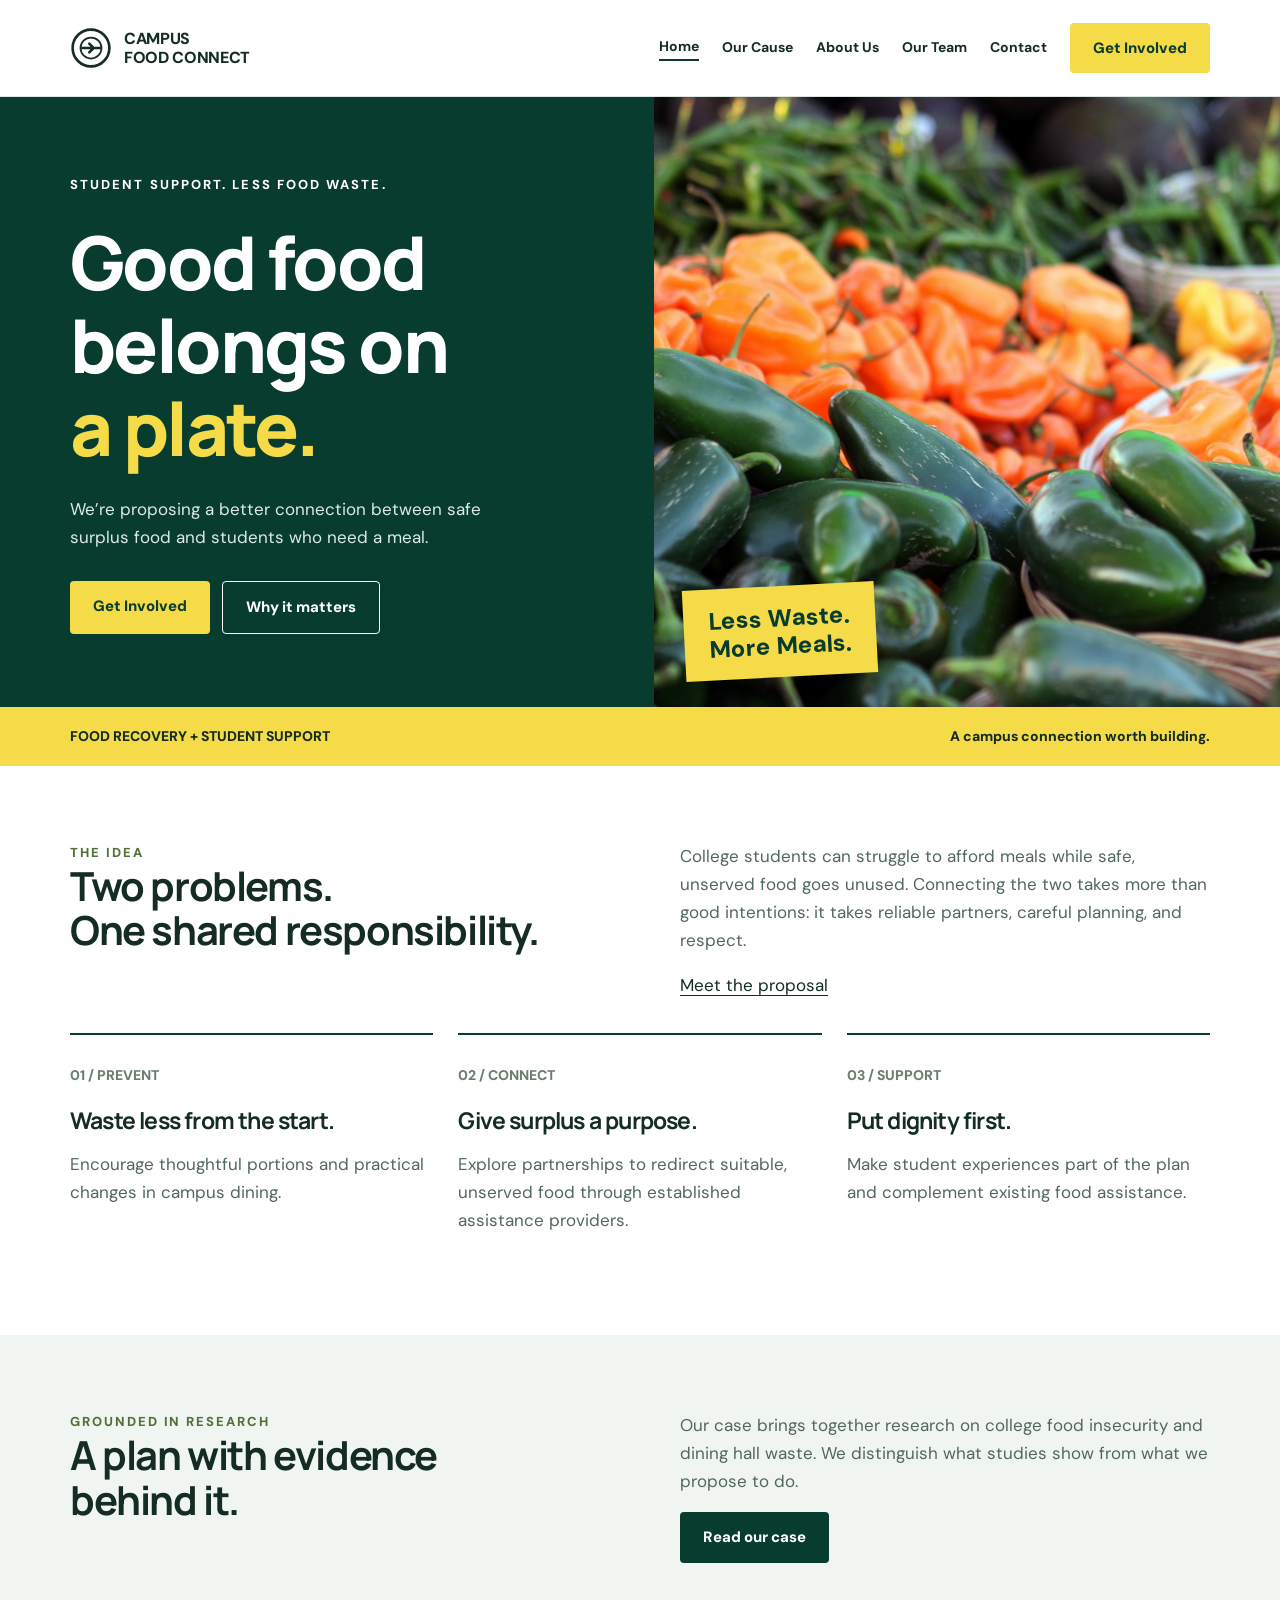
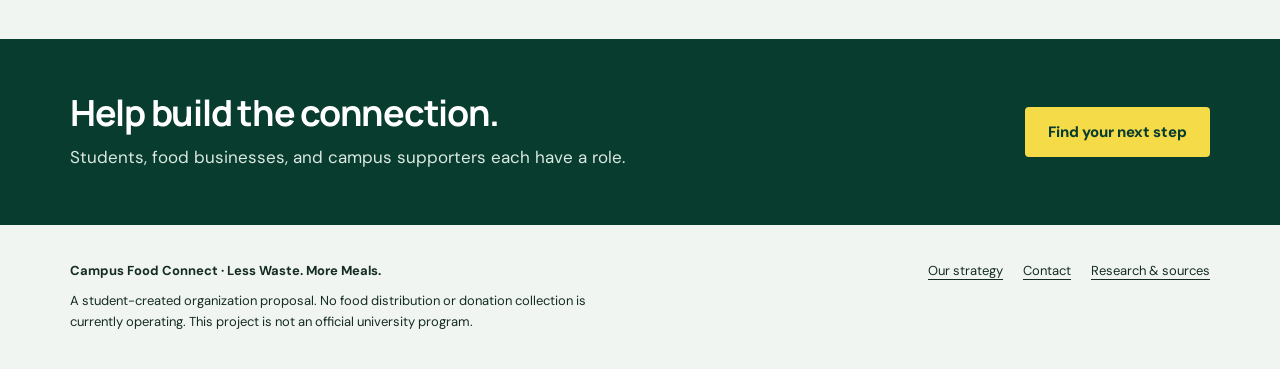
==== index.html @ 4fa6331f "Add files via upload" ====
<!doctype html><html lang="en"><head><meta charset="utf-8"><meta name="viewport" content="width=device-width, initial-scale=1"><title>Home | Campus Food Connect</title><meta name="description" content="A student proposal connecting campus food recovery with dignified access to meals. Less Waste. More Meals."><link rel="icon" href='data:image/svg+xml,%3Csvg xmlns="http://www.w3.org/2000/svg" viewBox="0 0 40 40"%3E%3Crect width="40" height="40" rx="8" fill="%23083c2f"/%3E%3Ccircle cx="20" cy="20" r="13" fill="none" stroke="%23f5db48" stroke-width="3"/%3E%3Cpath d="M12 20h16" stroke="%23f5db48" stroke-width="3"/%3E%3C/svg%3E'><link rel="stylesheet" href="style.css"></head><body><a class="skip" href="#main">Skip to content</a><header><div class="wrap nav"><a class="brand" href="index.html"><svg viewBox="0 0 48 48" fill="none" aria-hidden="true"><circle cx="24" cy="24" r="21" stroke="currentColor" stroke-width="3"/><circle cx="24" cy="24" r="12" stroke="currentColor" stroke-width="2"/><path d="M14 24h11m-3-5 5 5-5 5M34 24h-5" stroke="currentColor" stroke-width="3" stroke-linecap="round" stroke-linejoin="round"/></svg><span>CAMPUS<br>FOOD CONNECT</span></a><nav aria-label="Main navigation"><a href="index.html" class="active" aria-current="page">Home</a><a href="cause.html">Our Cause</a><a href="about.html">About Us</a><a href="team.html">Our Team</a><a href="contact.html">Contact</a><a class="btn" href="involved.html">Get Involved</a></nav></div></header><main id="main"><section class="hero"><div class="wrap hero-grid"><div class="hero-copy"><div class="eyebrow">Student support. Less food waste.</div><h1>Good food<br>belongs on<br><span>a plate.</span></h1><p>We’re proposing a better connection between safe surplus food and students who need a meal.</p><div class="actions"><a class="btn" href="involved.html">Get Involved</a><a class="btn outline" href="cause.html">Why it matters</a></div></div><div class="hero-photo"><img src="food.jpg" alt="Baskets filled with fresh green and orange peppers." fetchpriority="high"><div class="photo-note">Less Waste.<br>More Meals.</div></div></div></section><div class="ribbon"><div class="wrap"><span>FOOD RECOVERY + STUDENT SUPPORT</span><span>A campus connection worth building.</span></div></div><section class="section"><div class="wrap"><div class="intro"><div><div class="kicker">The idea</div><h2>Two problems.<br>One shared responsibility.</h2></div><div><p>College students can struggle to afford meals while safe, unserved food goes unused. Connecting the two takes more than good intentions: it takes reliable partners, careful planning, and respect.</p><a href="about.html">Meet the proposal</a></div></div><div class="grid"><article class="card"><span class="num">01 / PREVENT</span><h3>Waste less from the start.</h3><p>Encourage thoughtful portions and practical changes in campus dining.</p></article><article class="card"><span class="num">02 / CONNECT</span><h3>Give surplus a purpose.</h3><p>Explore partnerships to redirect suitable, unserved food through established assistance providers.</p></article><article class="card"><span class="num">03 / SUPPORT</span><h3>Put dignity first.</h3><p>Make student experiences part of the plan and complement existing food assistance.</p></article></div></div></section><section class="section light"><div class="wrap intro"><div><div class="kicker">Grounded in research</div><h2>A plan with evidence<br>behind it.</h2></div><div><p>Our case brings together research on college food insecurity and dining hall waste. We distinguish what studies show from what we propose to do.</p><a class="btn dark" href="cause.html">Read our case</a></div></div></section><section class="cta"><div class="wrap"><div><h2>Help build the connection.</h2><p>Students, food businesses, and campus supporters each have a role.</p></div><a class="btn" href="involved.html">Find your next step</a></div></section></main><footer><div class="wrap"><div><p><strong>Campus Food Connect · Less Waste. More Meals.</strong></p><p>A student-created organization proposal. No food distribution or donation collection is currently operating. This project is not an official university program.</p></div><div class="footer-links"><a href="strategy.docx" download>Our strategy</a><a href="contact.html">Contact</a><a href="cause.html#references">Research & sources</a></div></div></footer></body></html>
---- style.css ----
@import url('https://fonts.googleapis.com/css2?family=DM+Sans:wght@400;500;600;700&family=Manrope:wght@400;500;600;700;800&display=swap');
:root{--green:#083c2f;--yellow:#f5db48;--ink:#142c23;--paper:#fff;--muted:#52675d}*{box-sizing:border-box}body{margin:0;background:var(--paper);color:var(--ink);font-family:'DM Sans',Arial,sans-serif;font-size:17px;line-height:1.65}h1,h2,h3{font-family:Manrope,Arial,sans-serif;line-height:1.12;letter-spacing:-.035em}a{color:inherit;text-underline-offset:4px}a:hover{color:#517422}button,a,input,textarea{outline-offset:5px}.skip{position:absolute;left:-1000px}.skip:focus{left:16px;top:10px;background:white;z-index:100}.wrap{max-width:1220px;margin:auto;padding:0 40px}header{border-bottom:1px solid #dce5df;background:white}.nav{display:flex;justify-content:space-between;align-items:center;gap:24px;min-height:96px}.brand{display:flex;gap:12px;align-items:center;text-decoration:none;font-size:16px;font-weight:800;line-height:1.2;letter-spacing:-.02em}.brand svg{width:42px;height:42px}nav{display:flex;gap:23px;align-items:center}nav a{font-size:14px;font-weight:700;text-decoration:none;white-space:nowrap}nav a.active{border-bottom:2px solid var(--green)}.btn{display:inline-block;background:var(--yellow);color:var(--green);border:0;border-radius:4px;padding:14px 23px;font-size:15px;font-weight:800;text-decoration:none;line-height:1.5}.btn:hover{background:#e7cc39;color:var(--green)}.btn.dark{background:var(--green);color:white}.btn.outline{background:transparent;border:1px solid currentColor;color:inherit}.hero{background:var(--green);color:white;overflow:hidden}.hero-grid{display:grid;grid-template-columns:1.05fr 1fr;min-height:610px}.hero-copy{padding:70px 46px 66px 0;align-self:center}.eyebrow{text-transform:uppercase;font-size:13px;font-weight:800;letter-spacing:.16em;margin:0 0 24px}.hero h1{font-size:clamp(48px,5.8vw,76px);margin:0 0 26px;font-weight:800}.hero h1 span{color:var(--yellow)}.hero p{max-width:440px;color:#dcece4}.actions{display:flex;flex-wrap:wrap;gap:12px;margin-top:30px}.hero-photo{position:relative;min-width:0;display:flex;align-items:stretch;margin-right:-100px}.hero-photo img{width:100%;height:100%;object-fit:cover;min-height:550px}.photo-note{position:absolute;bottom:30px;left:30px;background:var(--yellow);color:var(--green);padding:18px 25px;font-weight:800;font-size:24px;line-height:1.15;transform:rotate(-3deg)}.ribbon{background:var(--yellow);padding:18px 0;font-size:14px;font-weight:800}.ribbon .wrap{display:flex;justify-content:space-between;gap:20px}.section{padding:76px 0}.section h2{font-size:40px;margin:0 0 20px}.intro{display:grid;grid-template-columns:1fr 1fr;gap:80px}.intro p{margin-top:0;color:var(--muted)}.kicker{font-size:13px;letter-spacing:.15em;font-weight:800;text-transform:uppercase;color:#527039}.grid{display:grid;grid-template-columns:repeat(3,1fr);gap:25px;margin-top:34px}.card{border-top:2px solid var(--green);padding:25px 0}.card .num{font-size:14px;font-weight:800;color:#6a7d6e}.card h3{font-size:23px;margin:20px 0 16px}.card p{color:var(--muted);margin:0}.light{background:#f1f5f1}.cta{background:var(--green);color:white;padding:54px 0}.cta .wrap{display:flex;align-items:center;justify-content:space-between;gap:25px}.cta h2{font-size:36px;margin:0 0 10px}.cta p{margin:0;color:#dbe9e1}.page-head{padding:60px 0 48px;background:var(--green);color:white}.page-head h1{font-size:clamp(40px,5vw,64px);max-width:800px;margin:12px 0 18px}.page-head p{color:#dae9e1;max-width:650px}.article{max-width:790px;margin:auto;padding:52px 30px 70px}.article p{margin:0 0 25px}.article h2{font-size:30px;margin-top:45px}.refs p{font-size:15px;margin-left:24px;text-indent:-24px;overflow-wrap:anywhere}.notice{border-left:4px solid #9aaa8c;padding:16px 22px;background:#f0f4ee;font-size:15px;color:#425646}.team-grid{display:grid;grid-template-columns:repeat(3,1fr);gap:35px}.person{border-bottom:1px solid #d8e2da;padding-bottom:24px}.portrait{aspect-ratio:4/3;background:#e8eee9;display:flex;align-items:center;justify-content:center;font-size:56px;font-family:Manrope;font-weight:800;color:var(--green)}.portrait span{border:2px solid #adc0af;border-radius:50%;height:110px;width:110px;display:flex;align-items:center;justify-content:center}.person h2{font-size:22px;margin:22px 0 8px}.person p{font-size:15px;color:var(--muted);margin:0}.small{font-size:13px;color:var(--muted)}footer{padding:35px 0 28px;background:#f1f5f1;font-size:13px}footer .wrap{display:flex;justify-content:space-between;gap:28px}footer p{max-width:530px;margin:0 0 8px}.footer-links{display:flex;gap:20px;flex-wrap:wrap}.statement{font-size:28px;line-height:1.5;font-weight:600;letter-spacing:-.02em}.checklist{padding-left:22px}.checklist li{margin-bottom:15px}.contact-box{padding:30px;border:1px solid #b8c8bd;margin-top:30px}.menu-label{display:none}@media(max-width:950px){.wrap{padding:0 24px}.nav{flex-wrap:wrap;padding-top:20px;padding-bottom:18px;gap:20px}nav{width:100%;flex-wrap:wrap;gap:18px}.hero-grid{min-height:0}.hero-copy{padding:48px 20px 45px 0}.hero h1{font-size:54px}.hero-photo{margin-right:-24px}.intro{gap:35px}.team-grid{grid-template-columns:repeat(2,1fr)}}@media(max-width:650px){.hero-grid,.intro{grid-template-columns:1fr}.hero-copy{padding:48px 0}.hero h1{font-size:48px}.hero-photo{height:330px;margin:0 -24px}.hero-photo img{min-height:330px}.hero p{font-size:17px}.ribbon .wrap{flex-direction:column;gap:5px}.section{padding:48px 0}.section h2{font-size:32px}.grid,.team-grid{grid-template-columns:1fr}.grid{gap:14px}.cta .wrap,footer .wrap{align-items:flex-start;flex-direction:column}.page-head{padding:42px 0}.page-head h1{font-size:42px}.article{padding:35px 24px 50px}.statement{font-size:23px}nav a{font-size:13px}nav{gap:15px}.portrait{aspect-ratio:16/9}.hero-photo .photo-note{font-size:21px}}

.portrait img{width:100%;height:100%;display:block;object-fit:cover}
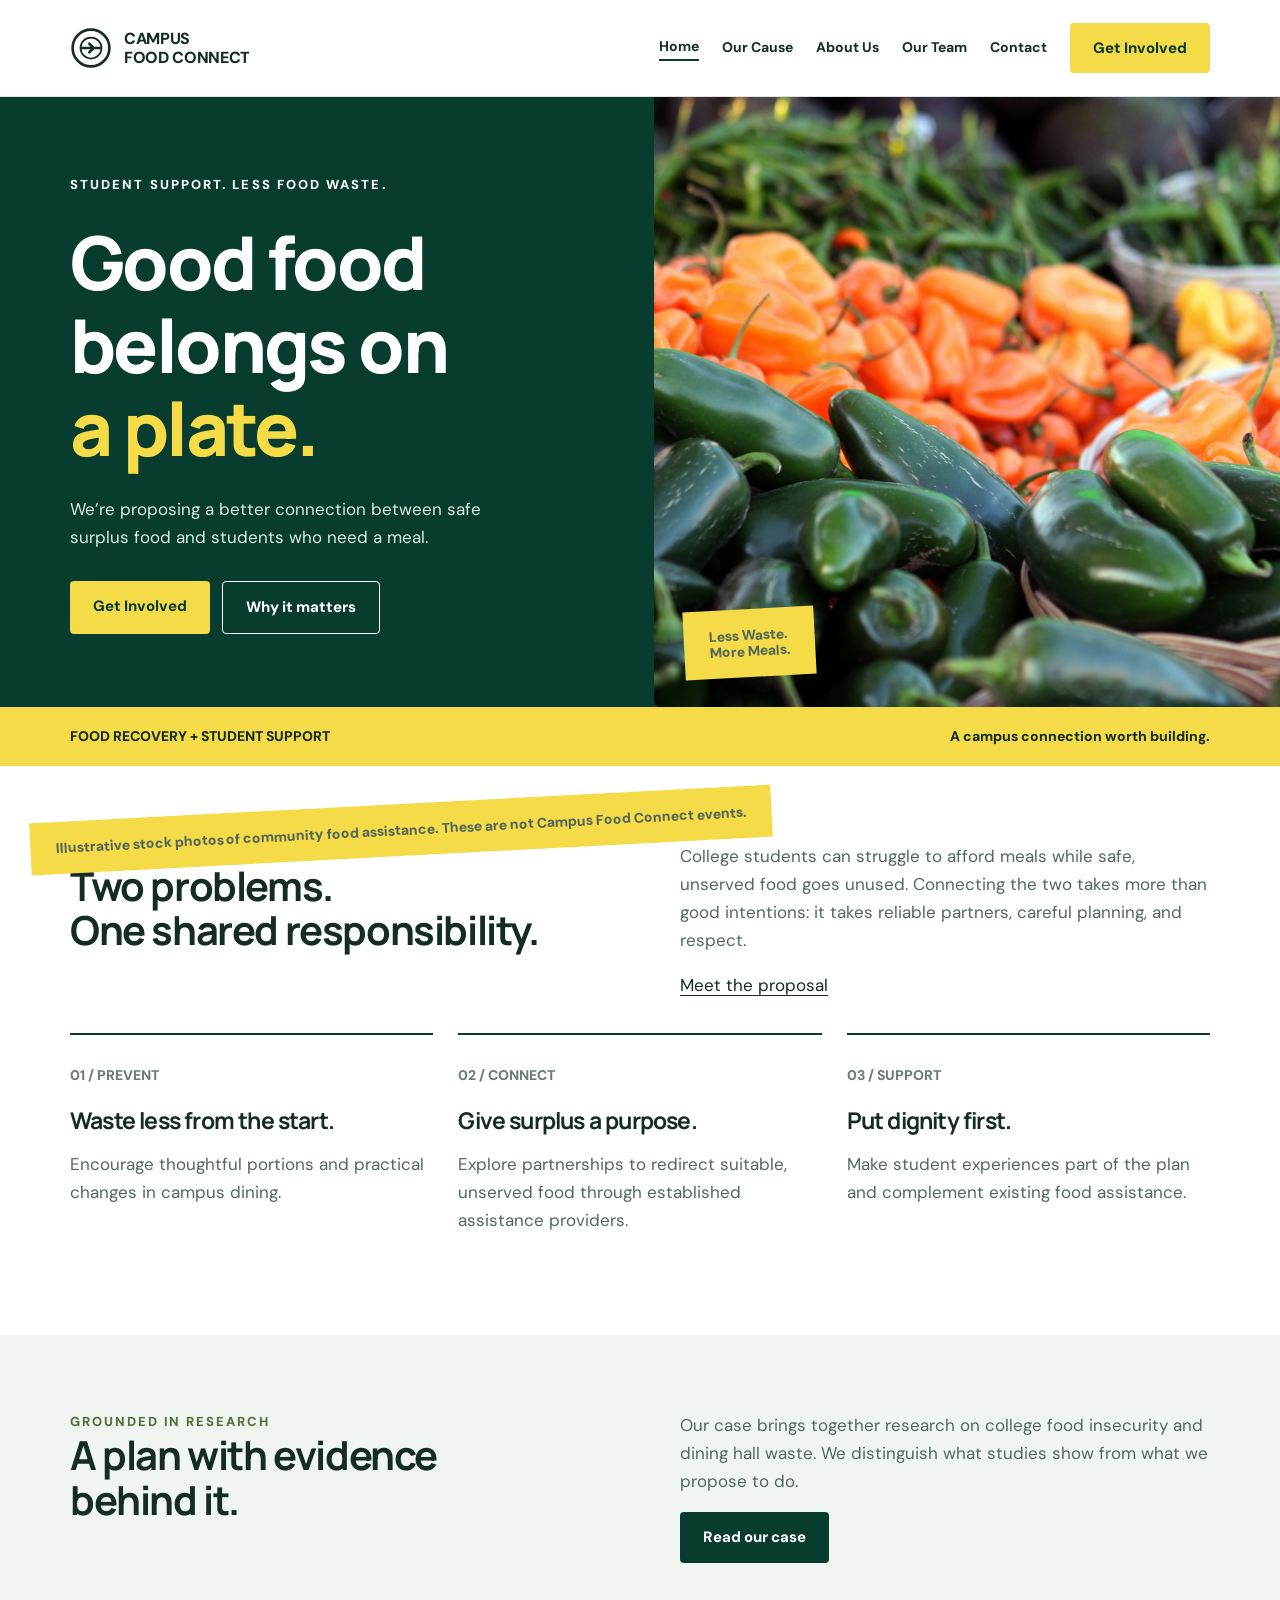
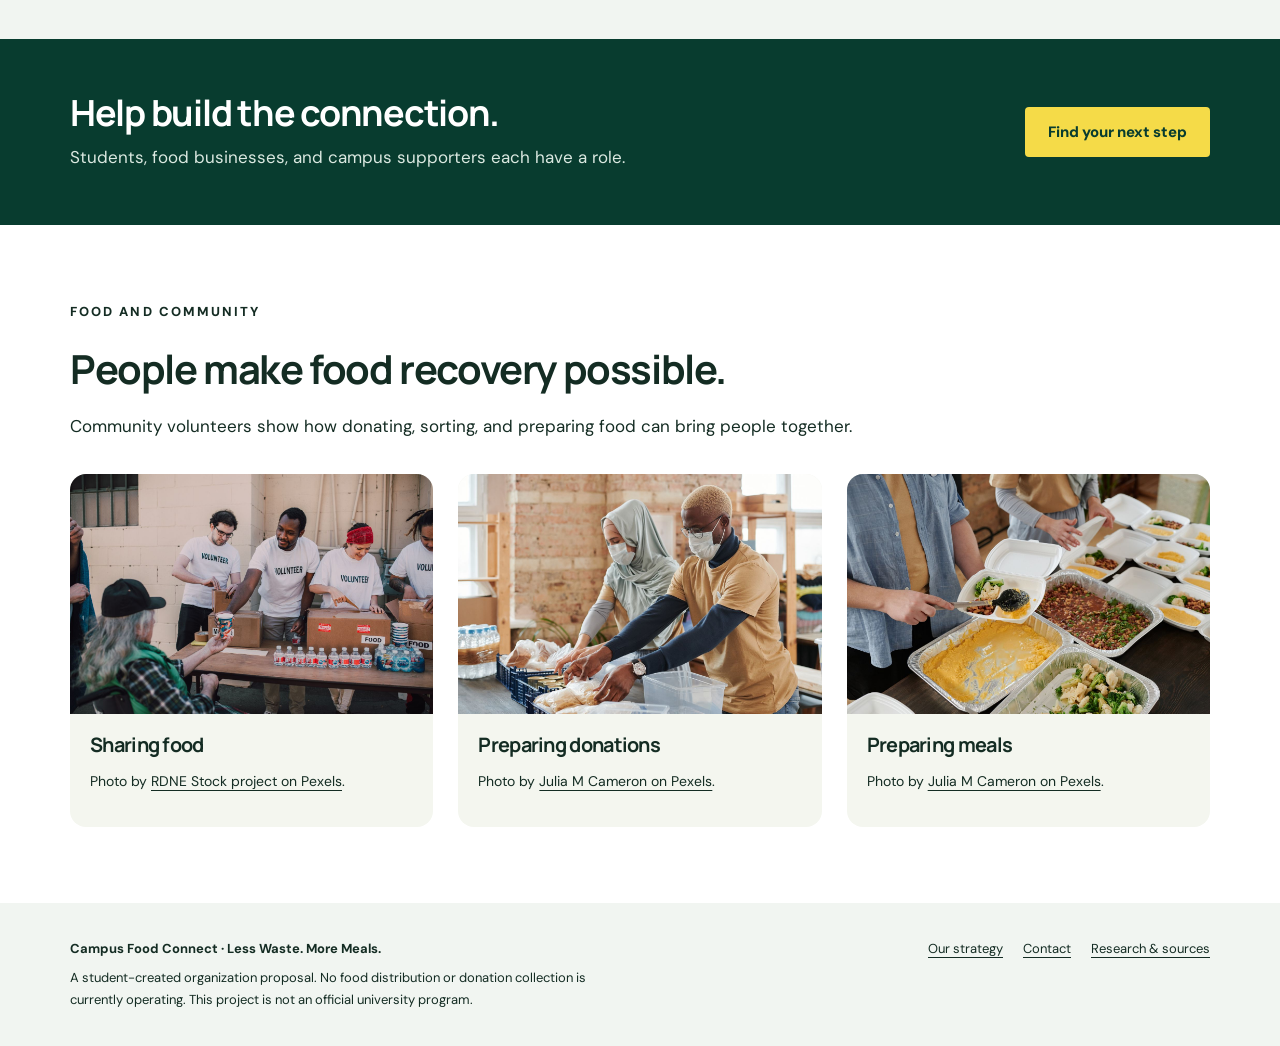
==== commit 0bf19f56: "Add files via upload" ====
--- a/index.html
+++ b/index.html
@@ -1 +1 @@
-<!doctype html><html lang="en"><head><meta charset="utf-8"><meta name="viewport" content="width=device-width, initial-scale=1"><title>Home | Campus Food Connect</title><meta name="description" content="A student proposal connecting campus food recovery with dignified access to meals. Less Waste. More Meals."><link rel="icon" href='data:image/svg+xml,%3Csvg xmlns="http://www.w3.org/2000/svg" viewBox="0 0 40 40"%3E%3Crect width="40" height="40" rx="8" fill="%23083c2f"/%3E%3Ccircle cx="20" cy="20" r="13" fill="none" stroke="%23f5db48" stroke-width="3"/%3E%3Cpath d="M12 20h16" stroke="%23f5db48" stroke-width="3"/%3E%3C/svg%3E'><link rel="stylesheet" href="style.css"></head><body><a class="skip" href="#main">Skip to content</a><header><div class="wrap nav"><a class="brand" href="index.html"><svg viewBox="0 0 48 48" fill="none" aria-hidden="true"><circle cx="24" cy="24" r="21" stroke="currentColor" stroke-width="3"/><circle cx="24" cy="24" r="12" stroke="currentColor" stroke-width="2"/><path d="M14 24h11m-3-5 5 5-5 5M34 24h-5" stroke="currentColor" stroke-width="3" stroke-linecap="round" stroke-linejoin="round"/></svg><span>CAMPUS<br>FOOD CONNECT</span></a><nav aria-label="Main navigation"><a href="index.html" class="active" aria-current="page">Home</a><a href="cause.html">Our Cause</a><a href="about.html">About Us</a><a href="team.html">Our Team</a><a href="contact.html">Contact</a><a class="btn" href="involved.html">Get Involved</a></nav></div></header><main id="main"><section class="hero"><div class="wrap hero-grid"><div class="hero-copy"><div class="eyebrow">Student support. Less food waste.</div><h1>Good food<br>belongs on<br><span>a plate.</span></h1><p>We’re proposing a better connection between safe surplus food and students who need a meal.</p><div class="actions"><a class="btn" href="involved.html">Get Involved</a><a class="btn outline" href="cause.html">Why it matters</a></div></div><div class="hero-photo"><img src="food.jpg" alt="Baskets filled with fresh green and orange peppers." fetchpriority="high"><div class="photo-note">Less Waste.<br>More Meals.</div></div></div></section><div class="ribbon"><div class="wrap"><span>FOOD RECOVERY + STUDENT SUPPORT</span><span>A campus connection worth building.</span></div></div><section class="section"><div class="wrap"><div class="intro"><div><div class="kicker">The idea</div><h2>Two problems.<br>One shared responsibility.</h2></div><div><p>College students can struggle to afford meals while safe, unserved food goes unused. Connecting the two takes more than good intentions: it takes reliable partners, careful planning, and respect.</p><a href="about.html">Meet the proposal</a></div></div><div class="grid"><article class="card"><span class="num">01 / PREVENT</span><h3>Waste less from the start.</h3><p>Encourage thoughtful portions and practical changes in campus dining.</p></article><article class="card"><span class="num">02 / CONNECT</span><h3>Give surplus a purpose.</h3><p>Explore partnerships to redirect suitable, unserved food through established assistance providers.</p></article><article class="card"><span class="num">03 / SUPPORT</span><h3>Put dignity first.</h3><p>Make student experiences part of the plan and complement existing food assistance.</p></article></div></div></section><section class="section light"><div class="wrap intro"><div><div class="kicker">Grounded in research</div><h2>A plan with evidence<br>behind it.</h2></div><div><p>Our case brings together research on college food insecurity and dining hall waste. We distinguish what studies show from what we propose to do.</p><a class="btn dark" href="cause.html">Read our case</a></div></div></section><section class="cta"><div class="wrap"><div><h2>Help build the connection.</h2><p>Students, food businesses, and campus supporters each have a role.</p></div><a class="btn" href="involved.html">Find your next step</a></div></section></main><footer><div class="wrap"><div><p><strong>Campus Food Connect · Less Waste. More Meals.</strong></p><p>A student-created organization proposal. No food distribution or donation collection is currently operating. This project is not an official university program.</p></div><div class="footer-links"><a href="strategy.docx" download>Our strategy</a><a href="contact.html">Contact</a><a href="cause.html#references">Research & sources</a></div></div></footer></body></html>+<!doctype html><html lang="en"><head><meta charset="utf-8"><meta name="viewport" content="width=device-width, initial-scale=1"><title>Home | Campus Food Connect</title><meta name="description" content="A student proposal connecting campus food recovery with dignified access to meals. Less Waste. More Meals."><link rel="icon" href='data:image/svg+xml,%3Csvg xmlns="http://www.w3.org/2000/svg" viewBox="0 0 40 40"%3E%3Crect width="40" height="40" rx="8" fill="%23083c2f"/%3E%3Ccircle cx="20" cy="20" r="13" fill="none" stroke="%23f5db48" stroke-width="3"/%3E%3Cpath d="M12 20h16" stroke="%23f5db48" stroke-width="3"/%3E%3C/svg%3E'><link rel="stylesheet" href="style.css"></head><body><a class="skip" href="#main">Skip to content</a><header><div class="wrap nav"><a class="brand" href="index.html"><svg viewBox="0 0 48 48" fill="none" aria-hidden="true"><circle cx="24" cy="24" r="21" stroke="currentColor" stroke-width="3"/><circle cx="24" cy="24" r="12" stroke="currentColor" stroke-width="2"/><path d="M14 24h11m-3-5 5 5-5 5M34 24h-5" stroke="currentColor" stroke-width="3" stroke-linecap="round" stroke-linejoin="round"/></svg><span>CAMPUS<br>FOOD CONNECT</span></a><nav aria-label="Main navigation"><a href="index.html" class="active" aria-current="page">Home</a><a href="cause.html">Our Cause</a><a href="about.html">About Us</a><a href="team.html">Our Team</a><a href="contact.html">Contact</a><a class="btn" href="involved.html">Get Involved</a></nav></div></header><main id="main"><section class="hero"><div class="wrap hero-grid"><div class="hero-copy"><div class="eyebrow">Student support. Less food waste.</div><h1>Good food<br>belongs on<br><span>a plate.</span></h1><p>We’re proposing a better connection between safe surplus food and students who need a meal.</p><div class="actions"><a class="btn" href="involved.html">Get Involved</a><a class="btn outline" href="cause.html">Why it matters</a></div></div><div class="hero-photo"><img src="food.jpg" alt="Baskets filled with fresh green and orange peppers." fetchpriority="high"><div class="photo-note">Less Waste.<br>More Meals.</div></div></div></section><div class="ribbon"><div class="wrap"><span>FOOD RECOVERY + STUDENT SUPPORT</span><span>A campus connection worth building.</span></div></div><section class="section"><div class="wrap"><div class="intro"><div><div class="kicker">The idea</div><h2>Two problems.<br>One shared responsibility.</h2></div><div><p>College students can struggle to afford meals while safe, unserved food goes unused. Connecting the two takes more than good intentions: it takes reliable partners, careful planning, and respect.</p><a href="about.html">Meet the proposal</a></div></div><div class="grid"><article class="card"><span class="num">01 / PREVENT</span><h3>Waste less from the start.</h3><p>Encourage thoughtful portions and practical changes in campus dining.</p></article><article class="card"><span class="num">02 / CONNECT</span><h3>Give surplus a purpose.</h3><p>Explore partnerships to redirect suitable, unserved food through established assistance providers.</p></article><article class="card"><span class="num">03 / SUPPORT</span><h3>Put dignity first.</h3><p>Make student experiences part of the plan and complement existing food assistance.</p></article></div></div></section><section class="section light"><div class="wrap intro"><div><div class="kicker">Grounded in research</div><h2>A plan with evidence<br>behind it.</h2></div><div><p>Our case brings together research on college food insecurity and dining hall waste. We distinguish what studies show from what we propose to do.</p><a class="btn dark" href="cause.html">Read our case</a></div></div></section><section class="cta"><div class="wrap"><div><h2>Help build the connection.</h2><p>Students, food businesses, and campus supporters each have a role.</p></div><a class="btn" href="involved.html">Find your next step</a></div></section><section class="section donation-gallery"><div class="wrap"><div class="eyebrow">Food and community</div><h2>People make food recovery possible.</h2><p>Community volunteers show how donating, sorting, and preparing food can bring people together.</p><div class="grid"><figure class="donation-photo"><img src="donating-food.jpg" alt="Volunteers distributing donated food at a community event" loading="lazy" width="1400" height="933"><figcaption><h3>Sharing food</h3><p>Photo by <a href="https://www.pexels.com/photo/volunteers-giving-donations-6646923/" target="_blank" rel="noopener">RDNE Stock project on Pexels</a>.</p></figcaption></figure><figure class="donation-photo"><img src="packing-donations.jpg" alt="Volunteers sorting and packing donated supplies" loading="lazy" width="1400" height="933"><figcaption><h3>Preparing donations</h3><p>Photo by <a href="https://www.pexels.com/photo/volunteers-preparing-donations-6995212/" target="_blank" rel="noopener">Julia M Cameron on Pexels</a>.</p></figcaption></figure><figure class="donation-photo"><img src="preparing-meals.jpg" alt="Volunteers portioning food into takeaway meal containers" loading="lazy" width="1400" height="933"><figcaption><h3>Preparing meals</h3><p>Photo by <a href="https://www.pexels.com/photo/people-preparing-food-packs-6995247/" target="_blank" rel="noopener">Julia M Cameron on Pexels</a>.</p></figcaption></figure></div><p class="photo-note">Illustrative stock photos of community food assistance. These are not Campus Food Connect events.</p></div></section></main><footer><div class="wrap"><div><p><strong>Campus Food Connect · Less Waste. More Meals.</strong></p><p>A student-created organization proposal. No food distribution or donation collection is currently operating. This project is not an official university program.</p></div><div class="footer-links"><a href="strategy.docx" download>Our strategy</a><a href="contact.html">Contact</a><a href="cause.html#references">Research & sources</a></div></div></footer></body></html>
--- a/style.css
+++ b/style.css
@@ -2,3 +2,5 @@
 :root{--green:#083c2f;--yellow:#f5db48;--ink:#142c23;--paper:#fff;--muted:#52675d}*{box-sizing:border-box}body{margin:0;background:var(--paper);color:var(--ink);font-family:'DM Sans',Arial,sans-serif;font-size:17px;line-height:1.65}h1,h2,h3{font-family:Manrope,Arial,sans-serif;line-height:1.12;letter-spacing:-.035em}a{color:inherit;text-underline-offset:4px}a:hover{color:#517422}button,a,input,textarea{outline-offset:5px}.skip{position:absolute;left:-1000px}.skip:focus{left:16px;top:10px;background:white;z-index:100}.wrap{max-width:1220px;margin:auto;padding:0 40px}header{border-bottom:1px solid #dce5df;background:white}.nav{display:flex;justify-content:space-between;align-items:center;gap:24px;min-height:96px}.brand{display:flex;gap:12px;align-items:center;text-decoration:none;font-size:16px;font-weight:800;line-height:1.2;letter-spacing:-.02em}.brand svg{width:42px;height:42px}nav{display:flex;gap:23px;align-items:center}nav a{font-size:14px;font-weight:700;text-decoration:none;white-space:nowrap}nav a.active{border-bottom:2px solid var(--green)}.btn{display:inline-block;background:var(--yellow);color:var(--green);border:0;border-radius:4px;padding:14px 23px;font-size:15px;font-weight:800;text-decoration:none;line-height:1.5}.btn:hover{background:#e7cc39;color:var(--green)}.btn.dark{background:var(--green);color:white}.btn.outline{background:transparent;border:1px solid currentColor;color:inherit}.hero{background:var(--green);color:white;overflow:hidden}.hero-grid{display:grid;grid-template-columns:1.05fr 1fr;min-height:610px}.hero-copy{padding:70px 46px 66px 0;align-self:center}.eyebrow{text-transform:uppercase;font-size:13px;font-weight:800;letter-spacing:.16em;margin:0 0 24px}.hero h1{font-size:clamp(48px,5.8vw,76px);margin:0 0 26px;font-weight:800}.hero h1 span{color:var(--yellow)}.hero p{max-width:440px;color:#dcece4}.actions{display:flex;flex-wrap:wrap;gap:12px;margin-top:30px}.hero-photo{position:relative;min-width:0;display:flex;align-items:stretch;margin-right:-100px}.hero-photo img{width:100%;height:100%;object-fit:cover;min-height:550px}.photo-note{position:absolute;bottom:30px;left:30px;background:var(--yellow);color:var(--green);padding:18px 25px;font-weight:800;font-size:24px;line-height:1.15;transform:rotate(-3deg)}.ribbon{background:var(--yellow);padding:18px 0;font-size:14px;font-weight:800}.ribbon .wrap{display:flex;justify-content:space-between;gap:20px}.section{padding:76px 0}.section h2{font-size:40px;margin:0 0 20px}.intro{display:grid;grid-template-columns:1fr 1fr;gap:80px}.intro p{margin-top:0;color:var(--muted)}.kicker{font-size:13px;letter-spacing:.15em;font-weight:800;text-transform:uppercase;color:#527039}.grid{display:grid;grid-template-columns:repeat(3,1fr);gap:25px;margin-top:34px}.card{border-top:2px solid var(--green);padding:25px 0}.card .num{font-size:14px;font-weight:800;color:#6a7d6e}.card h3{font-size:23px;margin:20px 0 16px}.card p{color:var(--muted);margin:0}.light{background:#f1f5f1}.cta{background:var(--green);color:white;padding:54px 0}.cta .wrap{display:flex;align-items:center;justify-content:space-between;gap:25px}.cta h2{font-size:36px;margin:0 0 10px}.cta p{margin:0;color:#dbe9e1}.page-head{padding:60px 0 48px;background:var(--green);color:white}.page-head h1{font-size:clamp(40px,5vw,64px);max-width:800px;margin:12px 0 18px}.page-head p{color:#dae9e1;max-width:650px}.article{max-width:790px;margin:auto;padding:52px 30px 70px}.article p{margin:0 0 25px}.article h2{font-size:30px;margin-top:45px}.refs p{font-size:15px;margin-left:24px;text-indent:-24px;overflow-wrap:anywhere}.notice{border-left:4px solid #9aaa8c;padding:16px 22px;background:#f0f4ee;font-size:15px;color:#425646}.team-grid{display:grid;grid-template-columns:repeat(3,1fr);gap:35px}.person{border-bottom:1px solid #d8e2da;padding-bottom:24px}.portrait{aspect-ratio:4/3;background:#e8eee9;display:flex;align-items:center;justify-content:center;font-size:56px;font-family:Manrope;font-weight:800;color:var(--green)}.portrait span{border:2px solid #adc0af;border-radius:50%;height:110px;width:110px;display:flex;align-items:center;justify-content:center}.person h2{font-size:22px;margin:22px 0 8px}.person p{font-size:15px;color:var(--muted);margin:0}.small{font-size:13px;color:var(--muted)}footer{padding:35px 0 28px;background:#f1f5f1;font-size:13px}footer .wrap{display:flex;justify-content:space-between;gap:28px}footer p{max-width:530px;margin:0 0 8px}.footer-links{display:flex;gap:20px;flex-wrap:wrap}.statement{font-size:28px;line-height:1.5;font-weight:600;letter-spacing:-.02em}.checklist{padding-left:22px}.checklist li{margin-bottom:15px}.contact-box{padding:30px;border:1px solid #b8c8bd;margin-top:30px}.menu-label{display:none}@media(max-width:950px){.wrap{padding:0 24px}.nav{flex-wrap:wrap;padding-top:20px;padding-bottom:18px;gap:20px}nav{width:100%;flex-wrap:wrap;gap:18px}.hero-grid{min-height:0}.hero-copy{padding:48px 20px 45px 0}.hero h1{font-size:54px}.hero-photo{margin-right:-24px}.intro{gap:35px}.team-grid{grid-template-columns:repeat(2,1fr)}}@media(max-width:650px){.hero-grid,.intro{grid-template-columns:1fr}.hero-copy{padding:48px 0}.hero h1{font-size:48px}.hero-photo{height:330px;margin:0 -24px}.hero-photo img{min-height:330px}.hero p{font-size:17px}.ribbon .wrap{flex-direction:column;gap:5px}.section{padding:48px 0}.section h2{font-size:32px}.grid,.team-grid{grid-template-columns:1fr}.grid{gap:14px}.cta .wrap,footer .wrap{align-items:flex-start;flex-direction:column}.page-head{padding:42px 0}.page-head h1{font-size:42px}.article{padding:35px 24px 50px}.statement{font-size:23px}nav a{font-size:13px}nav{gap:15px}.portrait{aspect-ratio:16/9}.hero-photo .photo-note{font-size:21px}}
 
 .portrait img{width:100%;height:100%;display:block;object-fit:cover}
+
+.donation-photo{margin:0;overflow:hidden;border-radius:16px;background:#f4f6ef}.donation-photo img{display:block;width:100%;height:240px;object-fit:cover}.donation-photo figcaption{padding:20px}.donation-photo figcaption h3{margin:0 0 10px}.donation-photo figcaption p,.photo-note{font-size:14px}.photo-note{margin-top:22px;color:#52665c}
